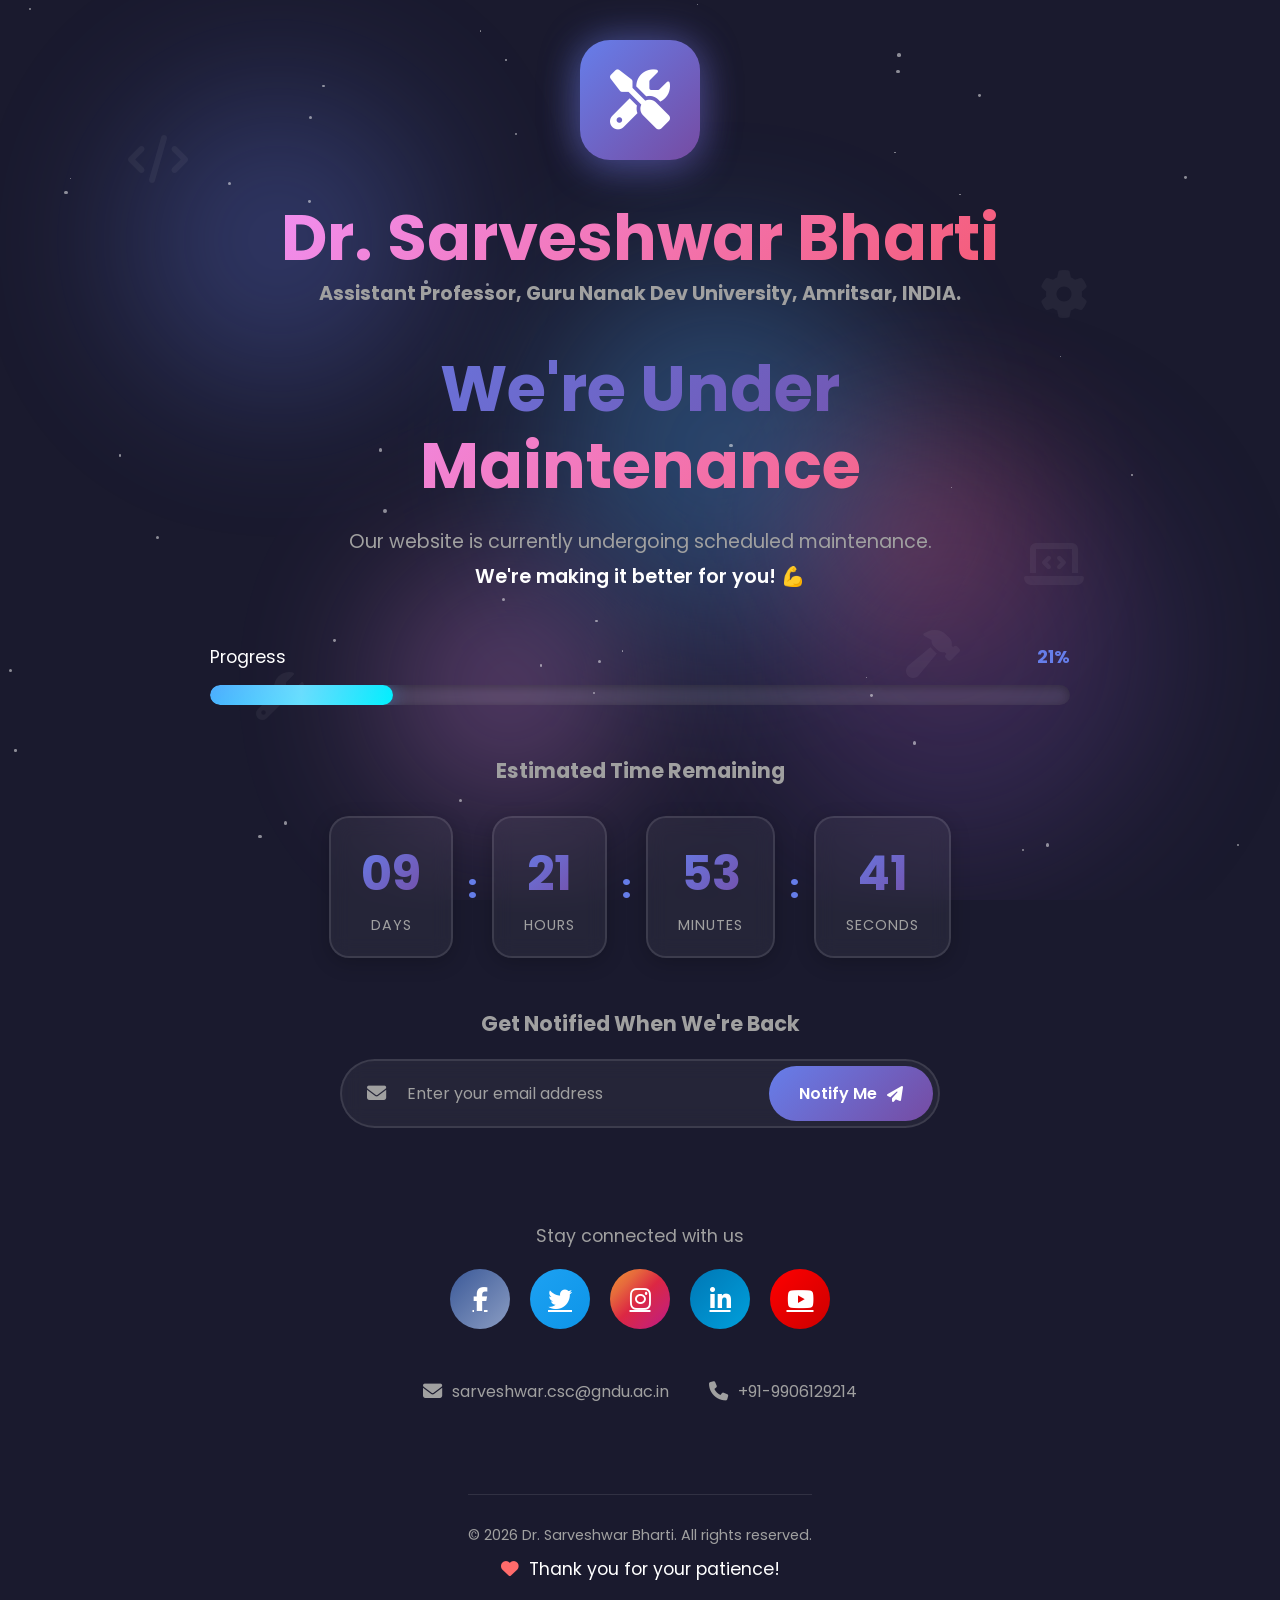
==== index.html @ e8f10520 "Add subtitle for Dr. Sarveshwar Bharti Added subtitle paragraph with professor details." ====
<!DOCTYPE html>
<html lang="en">
<head>
    <meta charset="UTF-8">
    <meta name="viewport" content="width=device-width, initial-scale=1.0">
    <title>Under Maintenance - We'll Be Back Soon!</title>
    <meta name="description" content="Our website is currently under maintenance. We'll be back soon with exciting updates!">
    
    <!-- Favicon -->
    <link rel="icon" type="image/png" href="data:image/svg+xml,<svg xmlns='http://www.w3.org/2000/svg' viewBox='0 0 100 100'><text y='.9em' font-size='90'>🔧</text></svg>">
    
    <!-- Font Awesome -->
    <link rel="stylesheet" href="https://cdnjs.cloudflare.com/ajax/libs/font-awesome/6.4.0/css/all.min.css">
    
    <!-- Google Fonts -->
    <link href="https://fonts.googleapis.com/css2?family=Poppins:wght@300;400;600;700&display=swap" rel="stylesheet">
    
    <!-- Stylesheet -->
    <link rel="stylesheet" href="css/style.css">
</head>
<body>
    <!-- Animated Background -->
    <div class="background">
        <div class="shape shape-1"></div>
        <div class="shape shape-2"></div>
        <div class="shape shape-3"></div>
        <div class="shape shape-4"></div>
        <div class="shape shape-5"></div>
    </div>

    <!-- Particles Background -->
    <div id="particles"></div>

    <!-- Main Container -->
    <div class="container">
        <!-- Logo/Icon Section -->
        <div class="logo-section">
            <div class="construction-icon">
                <i class="fas fa-tools"></i>
            </div>
        </div>

        <!-- Main Content -->
        <div class="content">
            <!-- Heading -->
            <h1 class="main-heading">
                <span class="highlight">Dr. Sarveshwar Bharti</span>
            <p class="subtitle">
                Assistant Professor, Guru Nanak Dev University, Amritsar, INDIA. 
                <br>
            </p>

                
                <span class="gradient-text">We're Under</span>
                <span class="highlight">Maintenance</span>
            </h1>

            <!-- Subtitle -->
            <p class="subtitle">
                Our website is currently undergoing scheduled maintenance. 
                <br>
                <span class="emphasis">We'll be back soon with exciting updates!</span>
            </p>

            <!-- Progress Bar -->
            <div class="progress-section">
                <div class="progress-text">
                    <span>Progress</span>
                    <span class="progress-percentage">0%</span>
                </div>
                <div class="progress-bar">
                    <div class="progress-fill" id="progressFill"></div>
                    <div class="progress-glow"></div>
                </div>
            </div>

            <!-- Countdown Timer -->
            <div class="countdown-section">
                <h3>Estimated Time Remaining</h3>
                <div class="countdown">
                    <div class="countdown-item">
                        <div class="countdown-value" id="days">00</div>
                        <div class="countdown-label">Days</div>
                    </div>
                    <div class="countdown-separator">:</div>
                    <div class="countdown-item">
                        <div class="countdown-value" id="hours">00</div>
                        <div class="countdown-label">Hours</div>
                    </div>
                    <div class="countdown-separator">:</div>
                    <div class="countdown-item">
                        <div class="countdown-value" id="minutes">00</div>
                        <div class="countdown-label">Minutes</div>
                    </div>
                    <div class="countdown-separator">:</div>
                    <div class="countdown-item">
                        <div class="countdown-value" id="seconds">00</div>
                        <div class="countdown-label">Seconds</div>
                    </div>
                </div>
            </div>

            <!-- Notify Me Section -->
            <div class="notify-section">
                <h3>Get Notified When We're Back</h3>
                <form class="notify-form" id="notifyForm">
                    <div class="input-group">
                        <i class="fas fa-envelope input-icon"></i>
                        <input 
                            type="email" 
                            id="emailInput" 
                            placeholder="Enter your email address" 
                            required
                        >
                        <button type="submit" class="notify-btn">
                            <span>Notify Me</span>
                            <i class="fas fa-paper-plane"></i>
                        </button>
                    </div>
                </form>
                <div class="form-message" id="formMessage"></div>
            </div>

            <!-- Social Links -->
            <div class="social-section">
                <p>Stay connected with us</p>
                <div class="social-links">
                    <a href="#" class="social-link facebook" title="Facebook">
                        <i class="fab fa-facebook-f"></i>
                    </a>
                    <a href="#" class="social-link twitter" title="Twitter">
                        <i class="fab fa-twitter"></i>
                    </a>
                    <a href="#" class="social-link instagram" title="Instagram">
                        <i class="fab fa-instagram"></i>
                    </a>
                    <a href="#" class="social-link linkedin" title="LinkedIn">
                        <i class="fab fa-linkedin-in"></i>
                    </a>
                    <a href="#" class="social-link youtube" title="YouTube">
                        <i class="fab fa-youtube"></i>
                    </a>
                </div>
            </div>

            <!-- Contact Info -->
            <div class="contact-info">
                <div class="contact-item">
                    <i class="fas fa-envelope"></i>
                    <a href="mailto:sarveshwar.csc@gndu.ac.in">sarveshwar.csc@gndu.ac.in</a>
                </div>
                <div class="contact-item">
                    <i class="fas fa-phone"></i>
                    <a href="tel:+919906129214">+91-9906129214</a>
                </div>
            </div>
        </div>

        <!-- Footer -->
        <footer class="footer">
            <p>&copy; 2026 Dr. Sarveshwar Bharti. All rights reserved.</p>
            <p class="thank-you">
                <i class="fas fa-heart heartbeat"></i>
                Thank you for your patience!
            </p>
        </footer>
    </div>

    <!-- Floating Elements -->
    <div class="floating-icons">
        <i class="fas fa-code floating-icon icon-1"></i>
        <i class="fas fa-laptop-code floating-icon icon-2"></i>
        <i class="fas fa-cog floating-icon icon-3"></i>
        <i class="fas fa-wrench floating-icon icon-4"></i>
        <i class="fas fa-hammer floating-icon icon-5"></i>
    </div>

    <!-- Mouse Follower -->
    <div class="cursor-glow" id="cursorGlow"></div>

    <!-- JavaScript -->
    <script src="js/script.js"></script>
</body>
</html>
---- css/style.css ----
/* ===================================
   CSS Variables
   =================================== */
:root {
    --primary-color: #667eea;
    --secondary-color: #764ba2;
    --accent-color: #f093fb;
    --dark-bg: #1a1a2e;
    --light-text: #ffffff;
    --gray-text: #a0a0a0;
    --success-color: #00d4aa;
    --error-color: #ff6b6b;
    --warning-color: #ffd93d;
    
    --gradient-1: linear-gradient(135deg, #667eea 0%, #764ba2 100%);
    --gradient-2: linear-gradient(135deg, #f093fb 0%, #f5576c 100%);
    --gradient-3: linear-gradient(135deg, #4facfe 0%, #00f2fe 100%);
    
    --shadow-1: 0 10px 40px rgba(102, 126, 234, 0.3);
    --shadow-2: 0 5px 20px rgba(0, 0, 0, 0.2);
}

/* ===================================
   Reset & Base Styles
   =================================== */
* {
    margin: 0;
    padding: 0;
    box-sizing: border-box;
}

body {
    font-family: 'Poppins', sans-serif;
    background: var(--dark-bg);
    color: var(--light-text);
    overflow-x: hidden;
    min-height: 100vh;
    position: relative;
}

/* ===================================
   Animated Background
   =================================== */
.background {
    position: fixed;
    top: 0;
    left: 0;
    width: 100%;
    height: 100%;
    z-index: -2;
    overflow: hidden;
}

.shape {
    position: absolute;
    border-radius: 50%;
    filter: blur(80px);
    opacity: 0.3;
    animation: float 20s infinite ease-in-out;
}

.shape-1 {
    width: 300px;
    height: 300px;
    background: var(--primary-color);
    top: 10%;
    left: 10%;
    animation-delay: 0s;
}

.shape-2 {
    width: 400px;
    height: 400px;
    background: var(--secondary-color);
    top: 50%;
    right: 10%;
    animation-delay: 3s;
}

.shape-3 {
    width: 250px;
    height: 250px;
    background: var(--accent-color);
    bottom: 10%;
    left: 30%;
    animation-delay: 6s;
}

.shape-4 {
    width: 350px;
    height: 350px;
    background: #4facfe;
    top: 30%;
    right: 30%;
    animation-delay: 9s;
}

.shape-5 {
    width: 200px;
    height: 200px;
    background: #f5576c;
    bottom: 30%;
    right: 20%;
    animation-delay: 12s;
}

@keyframes float {
    0%, 100% {
        transform: translate(0, 0) scale(1);
    }
    25% {
        transform: translate(50px, 50px) scale(1.1);
    }
    50% {
        transform: translate(-30px, 80px) scale(0.9);
    }
    75% {
        transform: translate(70px, -40px) scale(1.05);
    }
}

/* ===================================
   Particles Background
   =================================== */
#particles {
    position: fixed;
    top: 0;
    left: 0;
    width: 100%;
    height: 100%;
    z-index: -1;
    pointer-events: none;
}

/* ===================================
   Container
   =================================== */
.container {
    max-width: 900px;
    margin: 0 auto;
    padding: 40px 20px;
    min-height: 100vh;
    display: flex;
    flex-direction: column;
    justify-content: center;
    align-items: center;
    position: relative;
    z-index: 1;
}

/* ===================================
   Logo Section
   =================================== */
.logo-section {
    margin-bottom: 40px;
    animation: fadeInDown 1s ease-out;
}

.construction-icon {
    width: 120px;
    height: 120px;
    background: var(--gradient-1);
    border-radius: 30px;
    display: flex;
    align-items: center;
    justify-content: center;
    box-shadow: var(--shadow-1);
    animation: bounce 2s infinite;
    position: relative;
}

.construction-icon::before {
    content: '';
    position: absolute;
    width: 100%;
    height: 100%;
    border-radius: 30px;
    background: var(--gradient-1);
    filter: blur(20px);
    opacity: 0.5;
    z-index: -1;
}

.construction-icon i {
    font-size: 60px;
    color: white;
    animation: spin 3s linear infinite;
}

@keyframes bounce {
    0%, 100% {
        transform: translateY(0);
    }
    50% {
        transform: translateY(-20px);
    }
}

@keyframes spin {
    0% {
        transform: rotate(0deg);
    }
    100% {
        transform: rotate(360deg);
    }
}

/* ===================================
   Content
   =================================== */
.content {
    text-align: center;
    width: 100%;
    animation: fadeInUp 1s ease-out;
}

/* ===================================
   Headings
   =================================== */
.main-heading {
    font-size: 4rem;
    font-weight: 700;
    margin-bottom: 20px;
    line-height: 1.2;
}

.gradient-text {
    background: var(--gradient-1);
    -webkit-background-clip: text;
    -webkit-text-fill-color: transparent;
    background-clip: text;
    display: block;
}

.highlight {
    background: var(--gradient-2);
    -webkit-background-clip: text;
    -webkit-text-fill-color: transparent;
    background-clip: text;
    display: block;
    animation: glow 2s ease-in-out infinite;
}

@keyframes glow {
    0%, 100% {
        filter: brightness(1);
    }
    50% {
        filter: brightness(1.3);
    }
}

.subtitle {
    font-size: 1.2rem;
    color: var(--gray-text);
    margin-bottom: 40px;
    line-height: 1.8;
}

.emphasis {
    color: var(--light-text);
    font-weight: 600;
}

/* ===================================
   Progress Section
   =================================== */
.progress-section {
    margin: 50px 0;
}

.progress-text {
    display: flex;
    justify-content: space-between;
    margin-bottom: 15px;
    font-size: 1.1rem;
}

.progress-percentage {
    font-weight: 700;
    color: var(--primary-color);
}

.progress-bar {
    width: 100%;
    height: 20px;
    background: rgba(255, 255, 255, 0.1);
    border-radius: 50px;
    overflow: hidden;
    position: relative;
    box-shadow: inset 0 2px 10px rgba(0, 0, 0, 0.3);
}

.progress-fill {
    height: 100%;
    background: var(--gradient-3);
    border-radius: 50px;
    width: 0%;
    transition: width 0.5s ease;
    position: relative;
    box-shadow: 0 0 20px rgba(79, 172, 254, 0.5);
}

.progress-fill::after {
    content: '';
    position: absolute;
    top: 0;
    left: 0;
    bottom: 0;
    right: 0;
    background: linear-gradient(
        90deg,
        transparent,
        rgba(255, 255, 255, 0.3),
        transparent
    );
    animation: shimmer 2s infinite;
}

@keyframes shimmer {
    0% {
        transform: translateX(-100%);
    }
    100% {
        transform: translateX(100%);
    }
}

/* ===================================
   Countdown Timer
   =================================== */
.countdown-section {
    margin: 50px 0;
}

.countdown-section h3 {
    font-size: 1.3rem;
    margin-bottom: 30px;
    color: var(--gray-text);
}

.countdown {
    display: flex;
    justify-content: center;
    align-items: center;
    gap: 15px;
    flex-wrap: wrap;
}

.countdown-item {
    background: rgba(255, 255, 255, 0.05);
    backdrop-filter: blur(10px);
    border: 2px solid rgba(255, 255, 255, 0.1);
    border-radius: 20px;
    padding: 20px 30px;
    min-width: 100px;
    box-shadow: var(--shadow-2);
    transition: all 0.3s ease;
}

.countdown-item:hover {
    transform: translateY(-5px);
    box-shadow: var(--shadow-1);
    border-color: var(--primary-color);
}

.countdown-value {
    font-size: 3rem;
    font-weight: 700;
    background: var(--gradient-1);
    -webkit-background-clip: text;
    -webkit-text-fill-color: transparent;
    background-clip: text;
}

.countdown-label {
    font-size: 0.9rem;
    color: var(--gray-text);
    margin-top: 5px;
    text-transform: uppercase;
    letter-spacing: 1px;
}

.countdown-separator {
    font-size: 2rem;
    color: var(--primary-color);
    font-weight: 700;
}

/* ===================================
   Notify Section
   =================================== */
.notify-section {
    margin: 50px 0;
}

.notify-section h3 {
    font-size: 1.3rem;
    margin-bottom: 20px;
    color: var(--gray-text);
}

.notify-form {
    max-width: 600px;
    margin: 0 auto;
}

.input-group {
    position: relative;
    display: flex;
    align-items: center;
    background: rgba(255, 255, 255, 0.05);
    backdrop-filter: blur(10px);
    border: 2px solid rgba(255, 255, 255, 0.1);
    border-radius: 50px;
    padding: 5px;
    transition: all 0.3s ease;
}

.input-group:focus-within {
    border-color: var(--primary-color);
    box-shadow: var(--shadow-1);
}

.input-icon {
    position: absolute;
    left: 25px;
    color: var(--gray-text);
    font-size: 1.2rem;
}

.input-group input {
    flex: 1;
    border: none;
    background: transparent;
    color: var(--light-text);
    font-size: 1rem;
    padding: 15px 20px 15px 60px;
    outline: none;
    font-family: 'Poppins', sans-serif;
}

.input-group input::placeholder {
    color: var(--gray-text);
}

.notify-btn {
    background: var(--gradient-1);
    border: none;
    color: white;
    padding: 15px 30px;
    border-radius: 50px;
    font-size: 1rem;
    font-weight: 600;
    cursor: pointer;
    display: flex;
    align-items: center;
    gap: 10px;
    transition: all 0.3s ease;
    font-family: 'Poppins', sans-serif;
    white-space: nowrap;
}

.notify-btn:hover {
    transform: translateX(5px);
    box-shadow: var(--shadow-1);
}

.notify-btn i {
    transition: transform 0.3s ease;
}

.notify-btn:hover i {
    transform: translateX(5px);
}

.form-message {
    margin-top: 15px;
    padding: 15px;
    border-radius: 10px;
    font-size: 0.95rem;
    text-align: center;
    opacity: 0;
    transform: translateY(-10px);
    transition: all 0.3s ease;
}

.form-message.show {
    opacity: 1;
    transform: translateY(0);
}

.form-message.success {
    background: rgba(0, 212, 170, 0.2);
    border: 1px solid var(--success-color);
    color: var(--success-color);
}

.form-message.error {
    background: rgba(255, 107, 107, 0.2);
    border: 1px solid var(--error-color);
    color: var(--error-color);
}

/* ===================================
   Social Section
   =================================== */
.social-section {
    margin: 50px 0;
}

.social-section p {
    color: var(--gray-text);
    margin-bottom: 20px;
    font-size: 1.1rem;
}

.social-links {
    display: flex;
    justify-content: center;
    gap: 20px;
    flex-wrap: wrap;
}

.social-link {
    width: 60px;
    height: 60px;
    border-radius: 50%;
    display: flex;
    align-items: center;
    justify-content: center;
    font-size: 1.5rem;
    color: white;
    transition: all 0.3s ease;
    position: relative;
    overflow: hidden;
}

.social-link::before {
    content: '';
    position: absolute;
    top: 0;
    left: 0;
    width: 100%;
    height: 100%;
    background: inherit;
    filter: blur(10px);
    opacity: 0;
    transition: opacity 0.3s ease;
    z-index: -1;
}

.social-link:hover::before {
    opacity: 1;
}

.social-link:hover {
    transform: translateY(-10px) scale(1.1);
}

.facebook {
    background: linear-gradient(135deg, #3b5998, #8b9dc3);
}

.twitter {
    background: linear-gradient(135deg, #1da1f2, #0d95e8);
}

.instagram {
    background: linear-gradient(135deg, #f09433, #e6683c, #dc2743, #cc2366, #bc1888);
}

.linkedin {
    background: linear-gradient(135deg, #0077b5, #00a0dc);
}

.youtube {
    background: linear-gradient(135deg, #ff0000, #cc0000);
}

/* ===================================
   Contact Info
   =================================== */
.contact-info {
    margin: 30px 0;
    display: flex;
    justify-content: center;
    gap: 40px;
    flex-wrap: wrap;
}

.contact-item {
    display: flex;
    align-items: center;
    gap: 10px;
    color: var(--gray-text);
    transition: all 0.3s ease;
}

.contact-item:hover {
    color: var(--primary-color);
}

.contact-item i {
    font-size: 1.2rem;
}

.contact-item a {
    color: inherit;
    text-decoration: none;
    transition: color 0.3s ease;
}

.contact-item a:hover {
    color: var(--primary-color);
}

/* ===================================
   Footer
   =================================== */
.footer {
    margin-top: 60px;
    padding-top: 30px;
    border-top: 1px solid rgba(255, 255, 255, 0.1);
    text-align: center;
    color: var(--gray-text);
    font-size: 0.9rem;
}

.thank-you {
    margin-top: 10px;
    font-size: 1.1rem;
    color: var(--light-text);
    display: flex;
    align-items: center;
    justify-content: center;
    gap: 10px;
}

.heartbeat {
    color: #ff6b6b;
    animation: heartbeat 1.5s infinite;
}

@keyframes heartbeat {
    0%, 100% {
        transform: scale(1);
    }
    25% {
        transform: scale(1.3);
    }
    50% {
        transform: scale(1);
    }
}

/* ===================================
   Floating Icons
   =================================== */
.floating-icons {
    position: fixed;
    top: 0;
    left: 0;
    width: 100%;
    height: 100%;
    pointer-events: none;
    z-index: 0;
}

.floating-icon {
    position: absolute;
    font-size: 3rem;
    color: rgba(255, 255, 255, 0.05);
    animation: float-random 15s infinite ease-in-out;
}

.icon-1 {
    top: 15%;
    left: 10%;
    animation-delay: 0s;
}

.icon-2 {
    top: 60%;
    left: 80%;
    animation-delay: 3s;
}

.icon-3 {
    top: 30%;
    right: 15%;
    animation-delay: 6s;
}

.icon-4 {
    bottom: 20%;
    left: 20%;
    animation-delay: 9s;
}

.icon-5 {
    top: 70%;
    right: 25%;
    animation-delay: 12s;
}

@keyframes float-random {
    0%, 100% {
        transform: translate(0, 0) rotate(0deg);
    }
    25% {
        transform: translate(30px, -30px) rotate(90deg);
    }
    50% {
        transform: translate(-20px, 40px) rotate(180deg);
    }
    75% {
        transform: translate(50px, 20px) rotate(270deg);
    }
}

/* ===================================
   Cursor Glow
   =================================== */
.cursor-glow {
    position: fixed;
    width: 20px;
    height: 20px;
    border-radius: 50%;
    background: var(--primary-color);
    pointer-events: none;
    mix-blend-mode: screen;
    filter: blur(15px);
    opacity: 0;
    transition: opacity 0.3s ease;
    z-index: 9999;
}

/* ===================================
   Animations
   =================================== */
@keyframes fadeInDown {
    from {
        opacity: 0;
        transform: translateY(-50px);
    }
    to {
        opacity: 1;
        transform: translateY(0);
    }
}

@keyframes fadeInUp {
    from {
        opacity: 0;
        transform: translateY(50px);
    }
    to {
        opacity: 1;
        transform: translateY(0);
    }
}

/* ===================================
   Responsive Design
   =================================== */
@media (max-width: 768px) {
    .main-heading {
        font-size: 2.5rem;
    }
    
    .subtitle {
        font-size: 1rem;
    }
    
    .construction-icon {
        width: 100px;
        height: 100px;
    }
    
    .construction-icon i {
        font-size: 50px;
    }
    
    .countdown-item {
        padding: 15px 20px;
        min-width: 80px;
    }
    
    .countdown-value {
        font-size: 2rem;
    }
    
    .countdown-separator {
        font-size: 1.5rem;
    }
    
    .input-group {
        flex-direction: column;
        border-radius: 20px;
        padding: 10px;
    }
    
    .input-group input {
        padding: 15px 20px;
        text-align: center;
    }
    
    .input-icon {
        display: none;
    }
    
    .notify-btn {
        width: 100%;
        justify-content: center;
        margin-top: 10px;
    }
    
    .contact-info {
        flex-direction: column;
        gap: 20px;
    }
    
    .social-link {
        width: 50px;
        height: 50px;
        font-size: 1.2rem;
    }
}

@media (max-width: 480px) {
    .main-heading {
        font-size: 2rem;
    }
    
    .countdown {
        gap: 10px;
    }
    
    .countdown-item {
        padding: 10px 15px;
        min-width: 70px;
    }
    
    .countdown-value {
        font-size: 1.5rem;
    }
    
    .countdown-label {
        font-size: 0.7rem;
    }
    
    .shape {
        filter: blur(60px);
    }
}

/* ===================================
   Loading Animation
   =================================== */
@keyframes pulse {
    0%, 100% {
        opacity: 1;
    }
    50% {
        opacity: 0.5;
    }
}
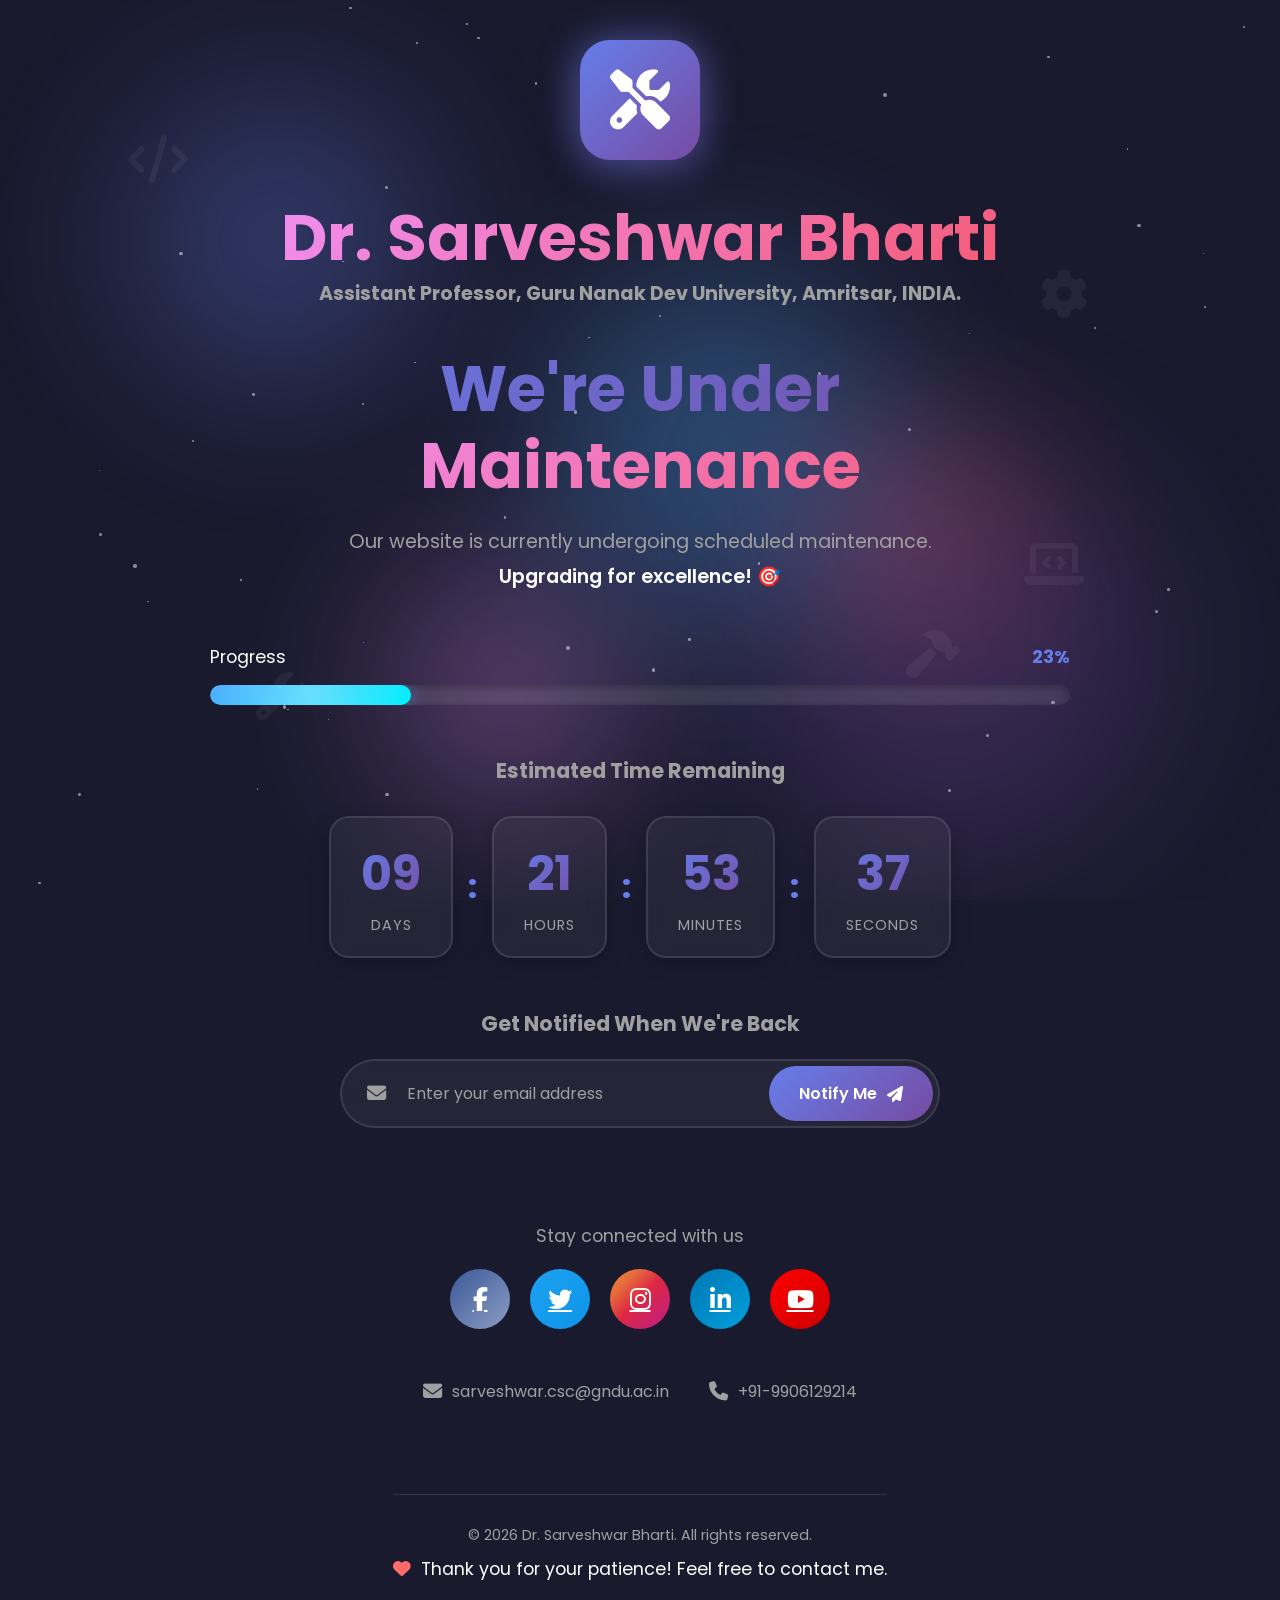
==== commit 00989279: "Update index.html" ====
--- a/index.html
+++ b/index.html
@@ -134,7 +134,7 @@
                     <a href="#" class="social-link instagram" title="Instagram">
                         <i class="fab fa-instagram"></i>
                     </a>
-                    <a href="#" class="social-link linkedin" title="LinkedIn">
+                    <a href="https://www.linkedin.com/in/dr-sarveshwar-bharti-488406100" class="social-link linkedin" title="LinkedIn">
                         <i class="fab fa-linkedin-in"></i>
                     </a>
                     <a href="#" class="social-link youtube" title="YouTube">
@@ -161,7 +161,7 @@
             <p>&copy; 2026 Dr. Sarveshwar Bharti. All rights reserved.</p>
             <p class="thank-you">
                 <i class="fas fa-heart heartbeat"></i>
-                Thank you for your patience!
+                Thank you for your patience! Feel free to contact me.
             </p>
         </footer>
     </div>
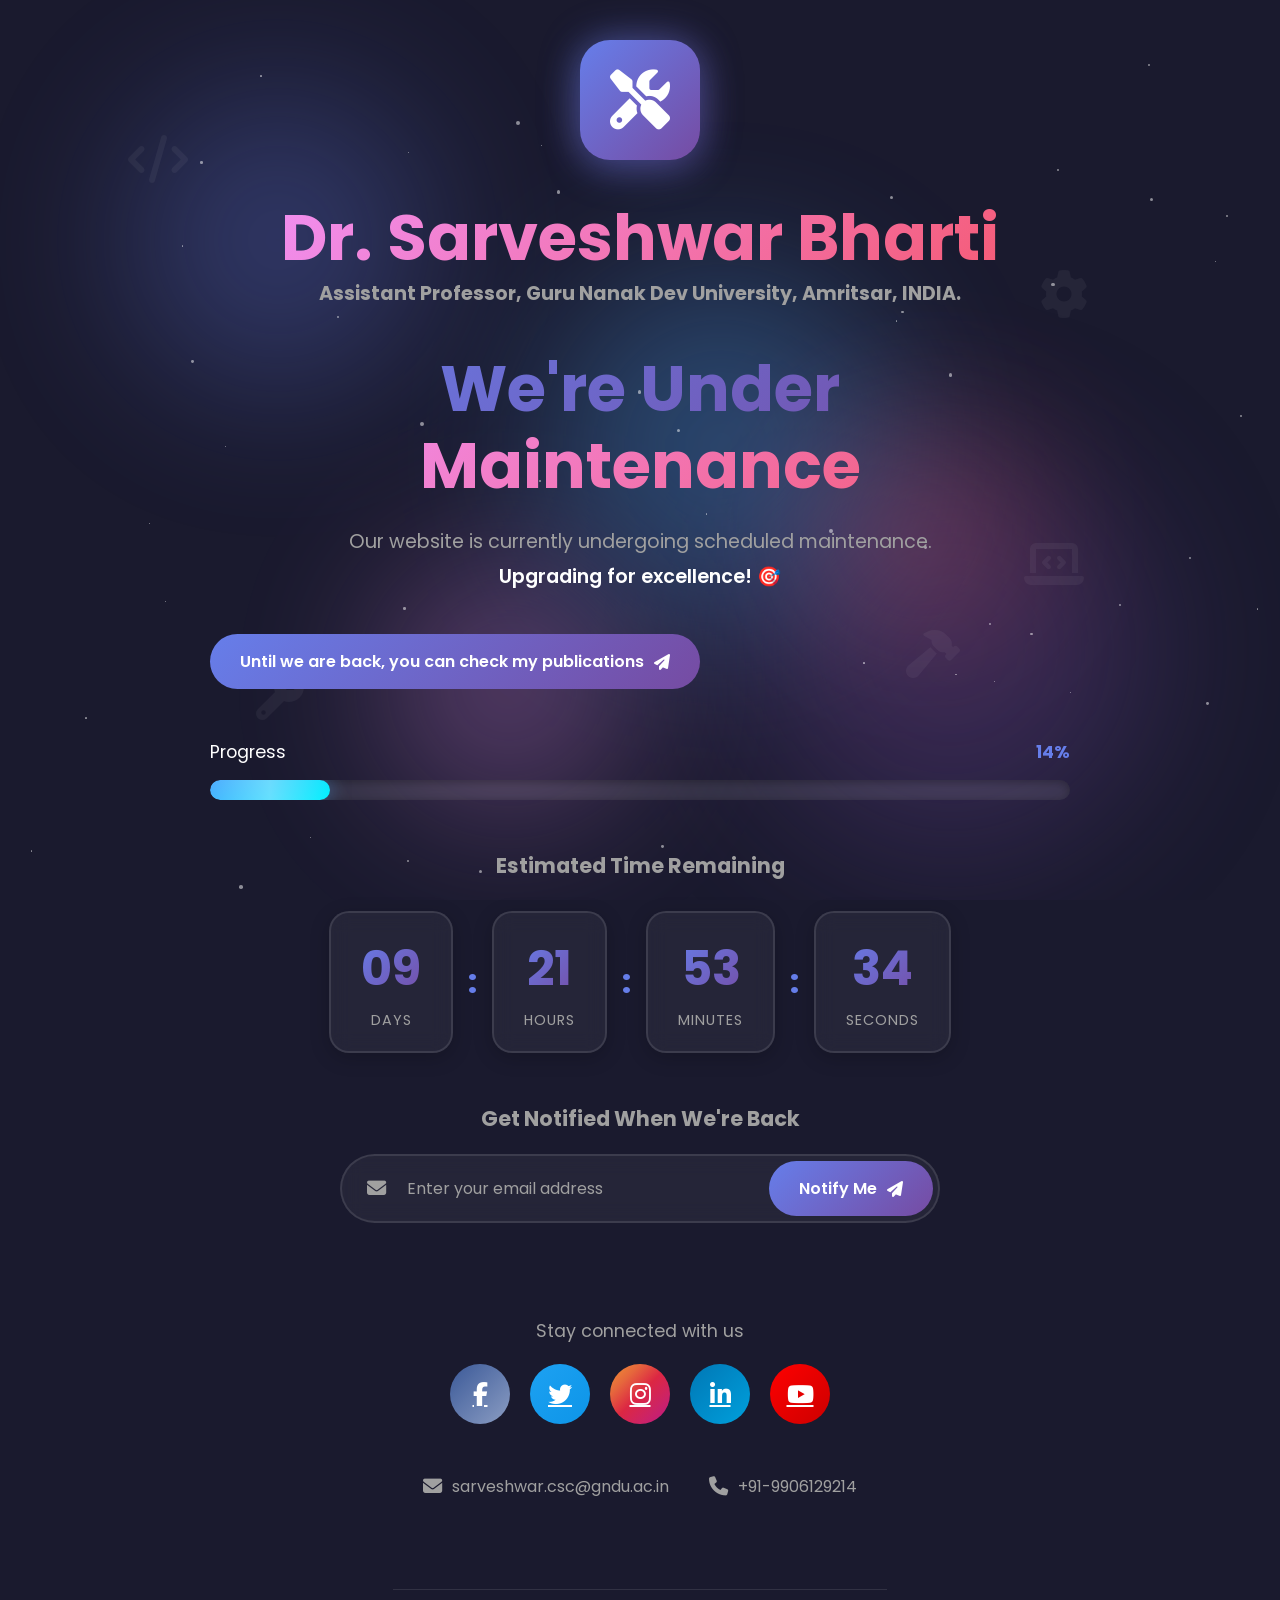
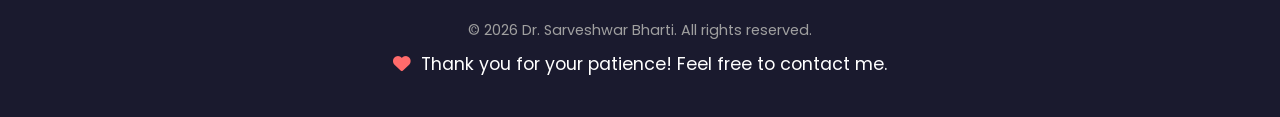
==== commit b0ed1b31: "Update index.html" ====
--- a/index.html
+++ b/index.html
@@ -61,6 +61,11 @@
                 <br>
                 <span class="emphasis">We'll be back soon with exciting updates!</span>
             </p>
+            <!-- link to publications -->
+            <button type="submit" class="notify-btn">
+                            <span>Until we are back, you can check my publications</span>
+                            <i class="fas fa-paper-plane"></i>
+                        </button>
 
             <!-- Progress Bar -->
             <div class="progress-section">
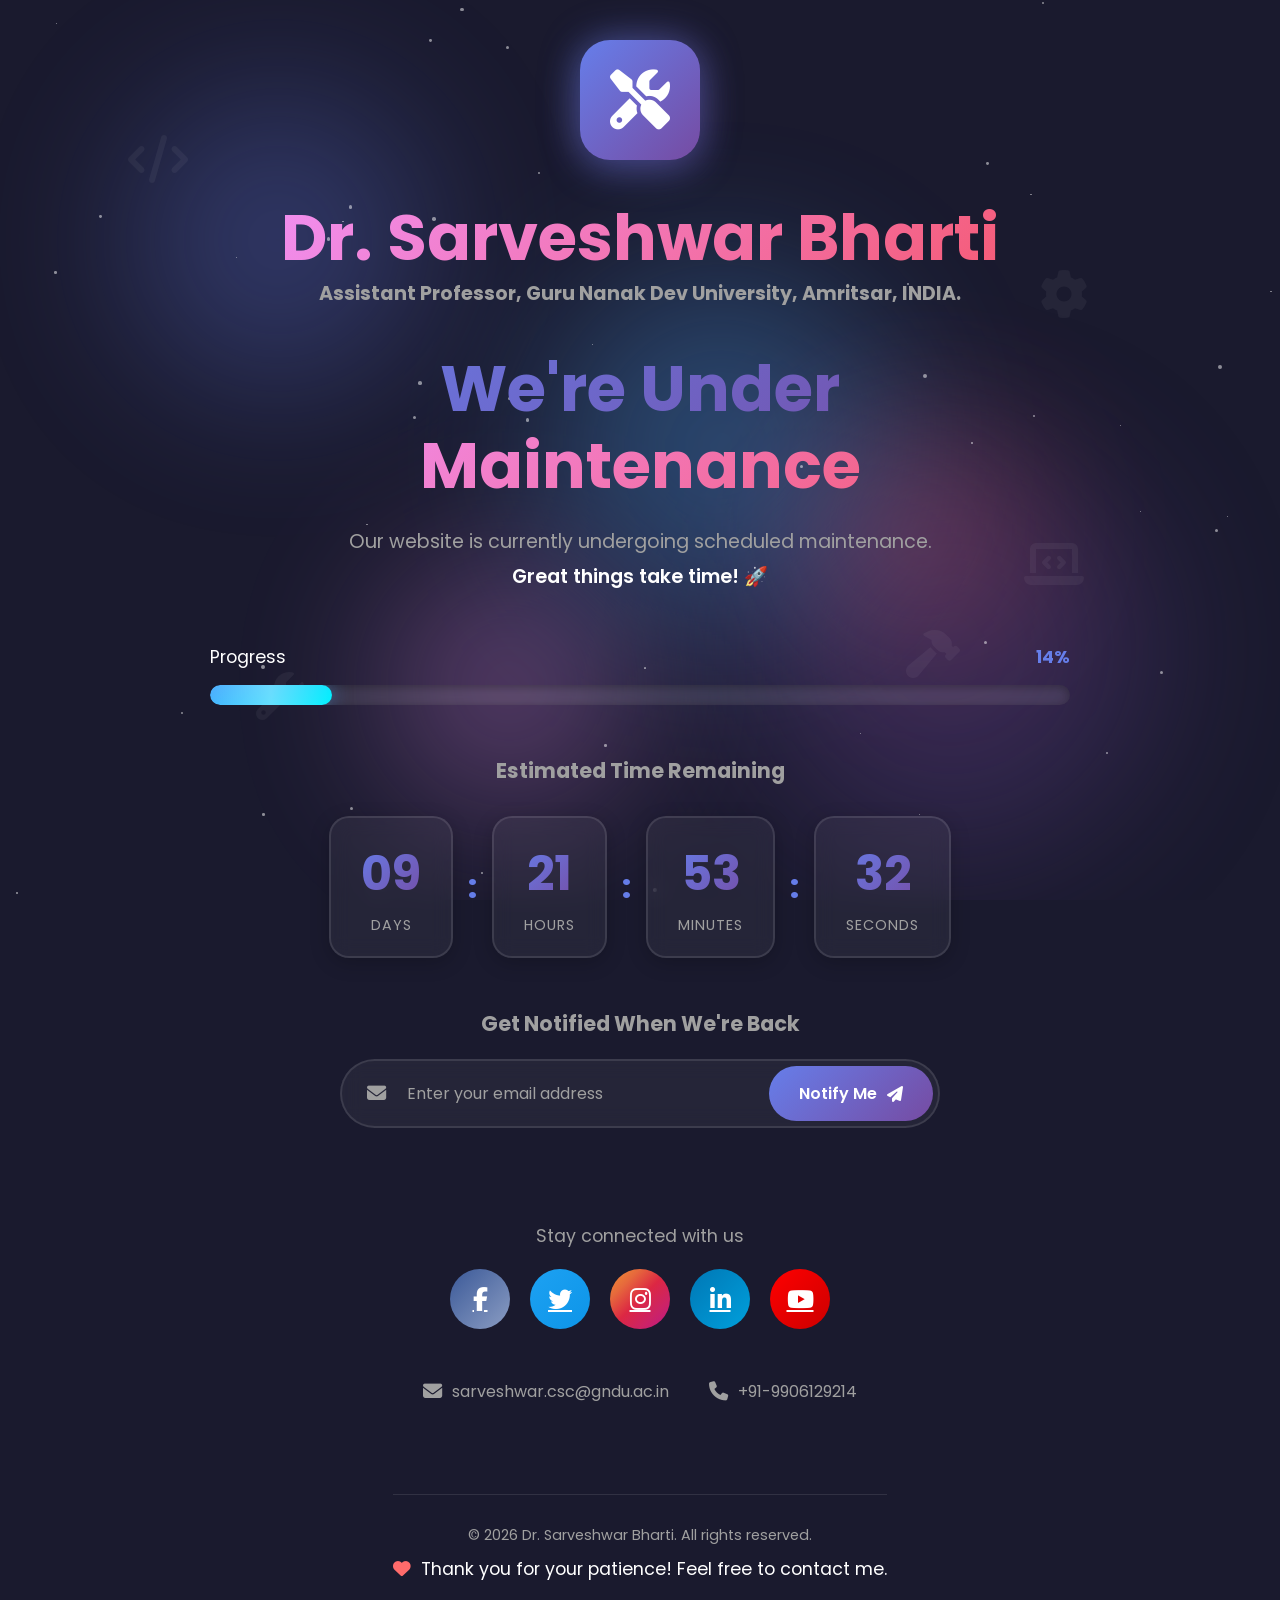
==== commit 66c060ae: "Remove publications button from maintenance page Removed button linking to publications during maint" ====
--- a/index.html
+++ b/index.html
@@ -61,11 +61,7 @@
                 <br>
                 <span class="emphasis">We'll be back soon with exciting updates!</span>
             </p>
-            <!-- link to publications -->
-            <button type="submit" class="notify-btn">
-                            <span>Until we are back, you can check my publications</span>
-                            <i class="fas fa-paper-plane"></i>
-                        </button>
+            
 
             <!-- Progress Bar -->
             <div class="progress-section">
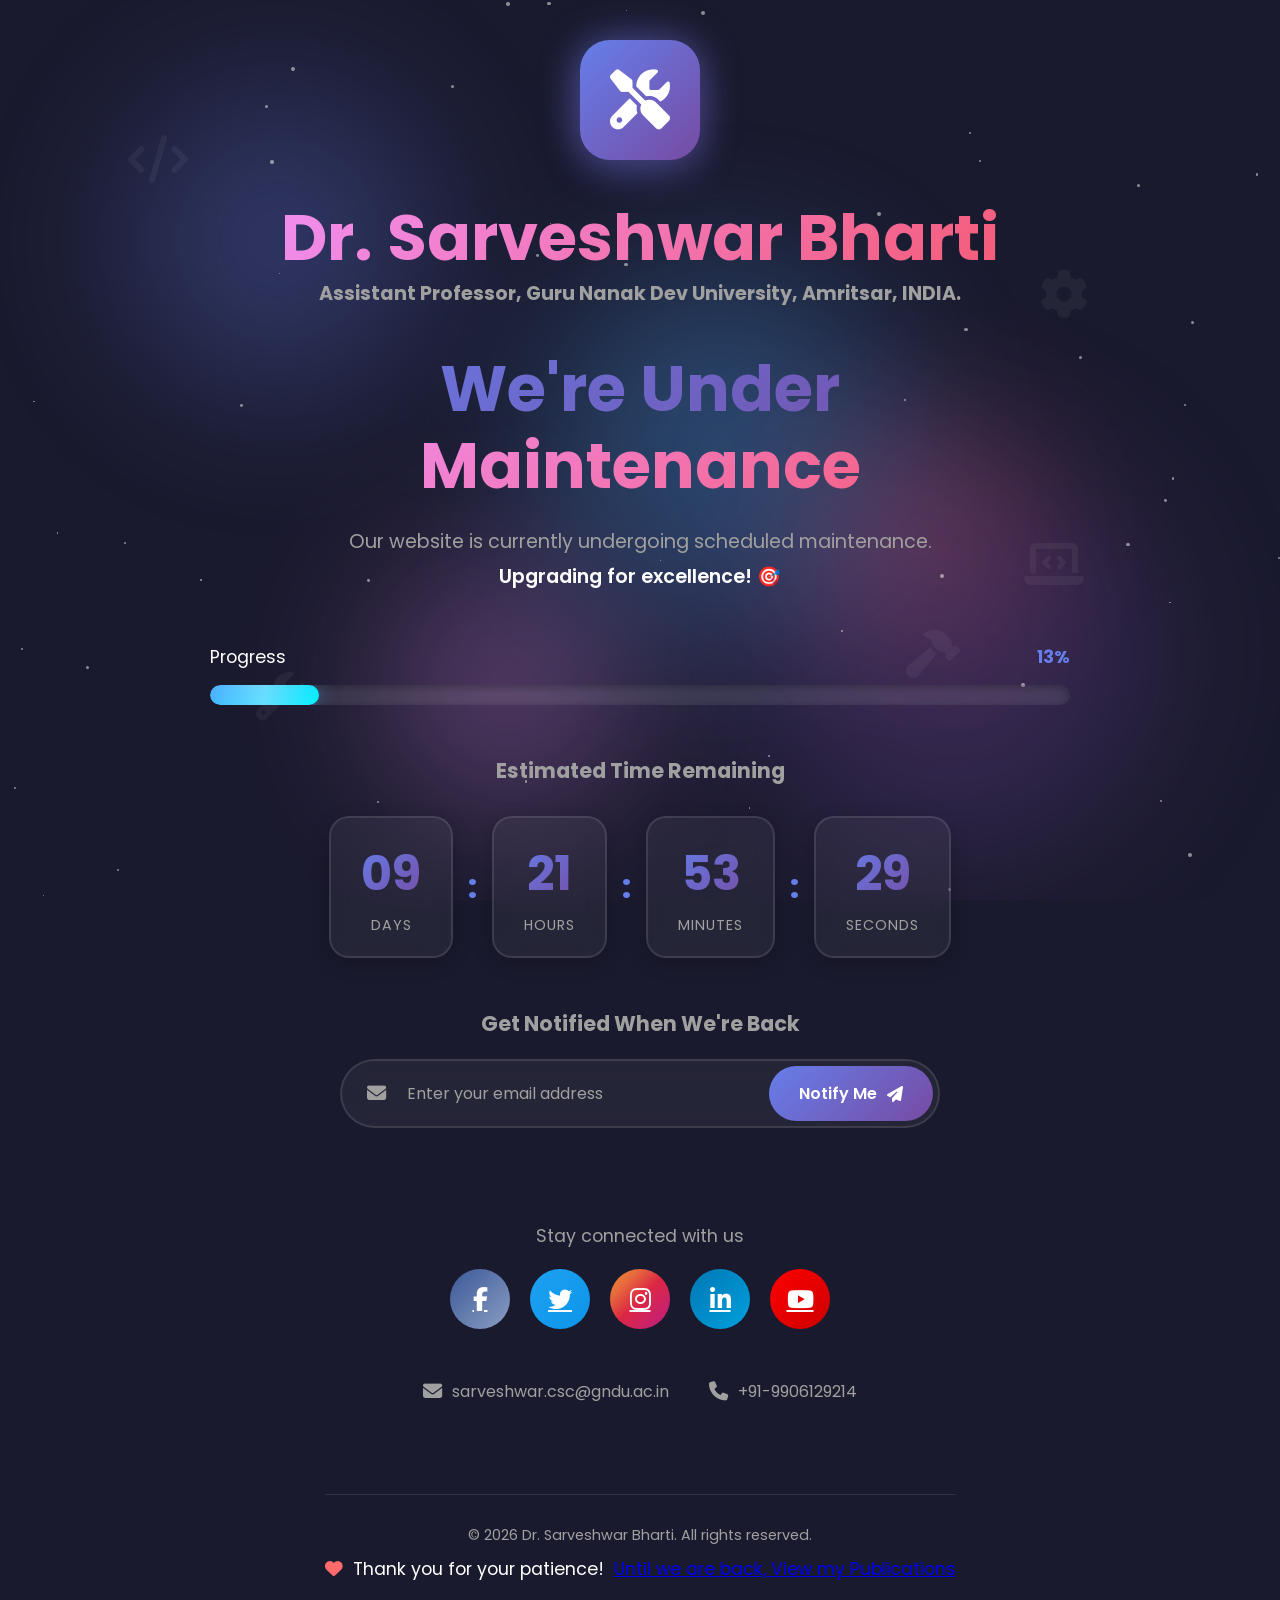
==== commit ce11c937: "Update index.html" ====
--- a/index.html
+++ b/index.html
@@ -162,7 +162,10 @@
             <p>&copy; 2026 Dr. Sarveshwar Bharti. All rights reserved.</p>
             <p class="thank-you">
                 <i class="fas fa-heart heartbeat"></i>
-                Thank you for your patience! Feel free to contact me.
+                Thank you for your patience!
+                <a href="publications.html" target="_blank" class="pub-btn">
+    Until we are back, View my Publications
+</a>
             </p>
         </footer>
     </div>
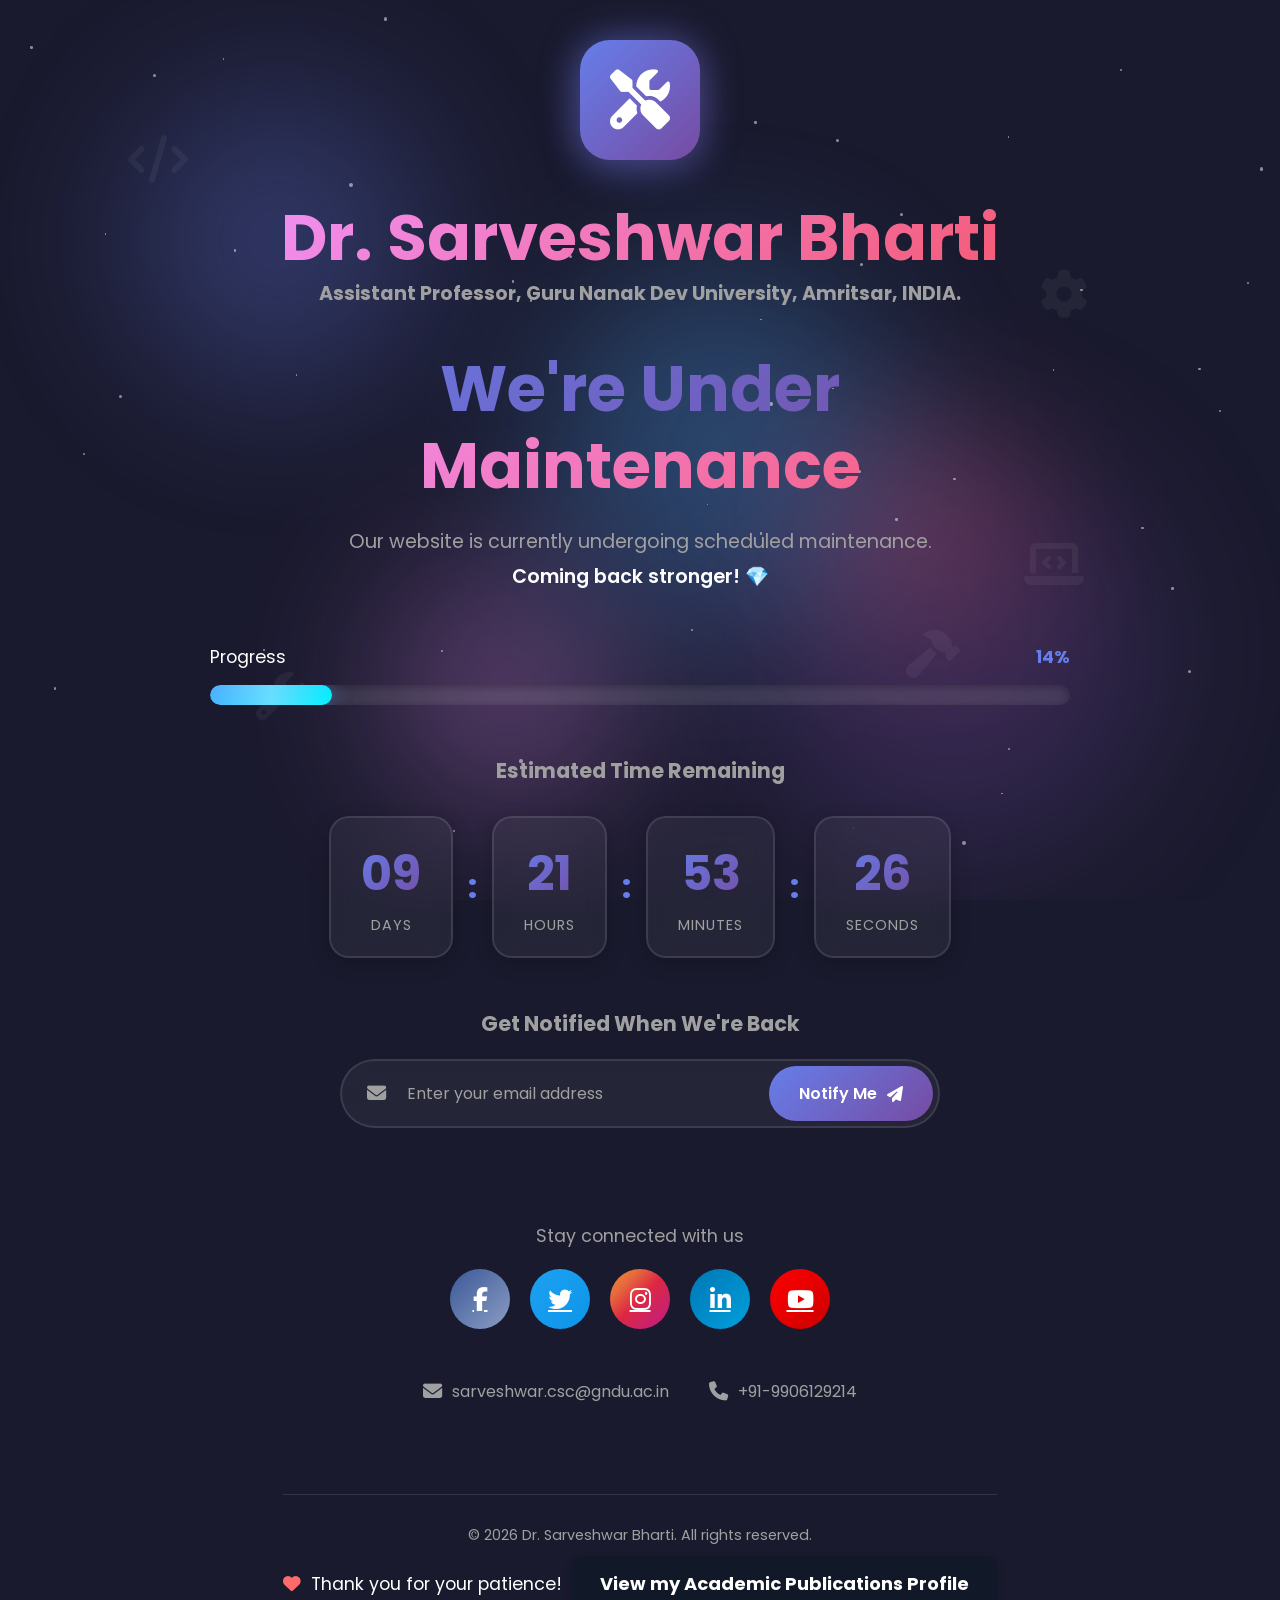
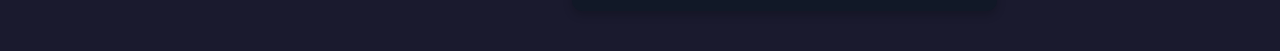
==== commit 225b920e: "Add styling for publications button in index.html" ====
--- a/index.html
+++ b/index.html
@@ -17,6 +17,46 @@
     
     <!-- Stylesheet -->
     <link rel="stylesheet" href="css/style.css">
+<!-- publications button formatting-->
+<style>
+
+.pub-btn {
+
+    display: inline-block;
+    padding: 14px 28px;
+    background: #111827;
+    color: white;
+    text-decoration: none;
+    border-radius: 10px;
+    font-size: 18px;
+    font-weight: bold;
+
+    transition: all 0.3s ease;
+
+    box-shadow: 0 4px 10px rgba(0,0,0,0.2);
+
+}
+
+.pub-btn:hover {
+
+    background: #2563eb;
+
+    transform: translateY(-4px) scale(1.05);
+
+    box-shadow: 0 8px 18px rgba(0,0,0,0.3);
+
+}
+
+.pub-btn:active {
+
+    transform: scale(0.95);
+
+}
+
+</style>
+
+
+    
 </head>
 <body>
     <!-- Animated Background -->
@@ -163,8 +203,8 @@
             <p class="thank-you">
                 <i class="fas fa-heart heartbeat"></i>
                 Thank you for your patience!
-                <a href="publications.html" target="_blank" class="pub-btn">
-    Until we are back, View my Publications
+                <a href="publications.html" class="pub-btn">
+    View my Academic Publications Profile
 </a>
             </p>
         </footer>
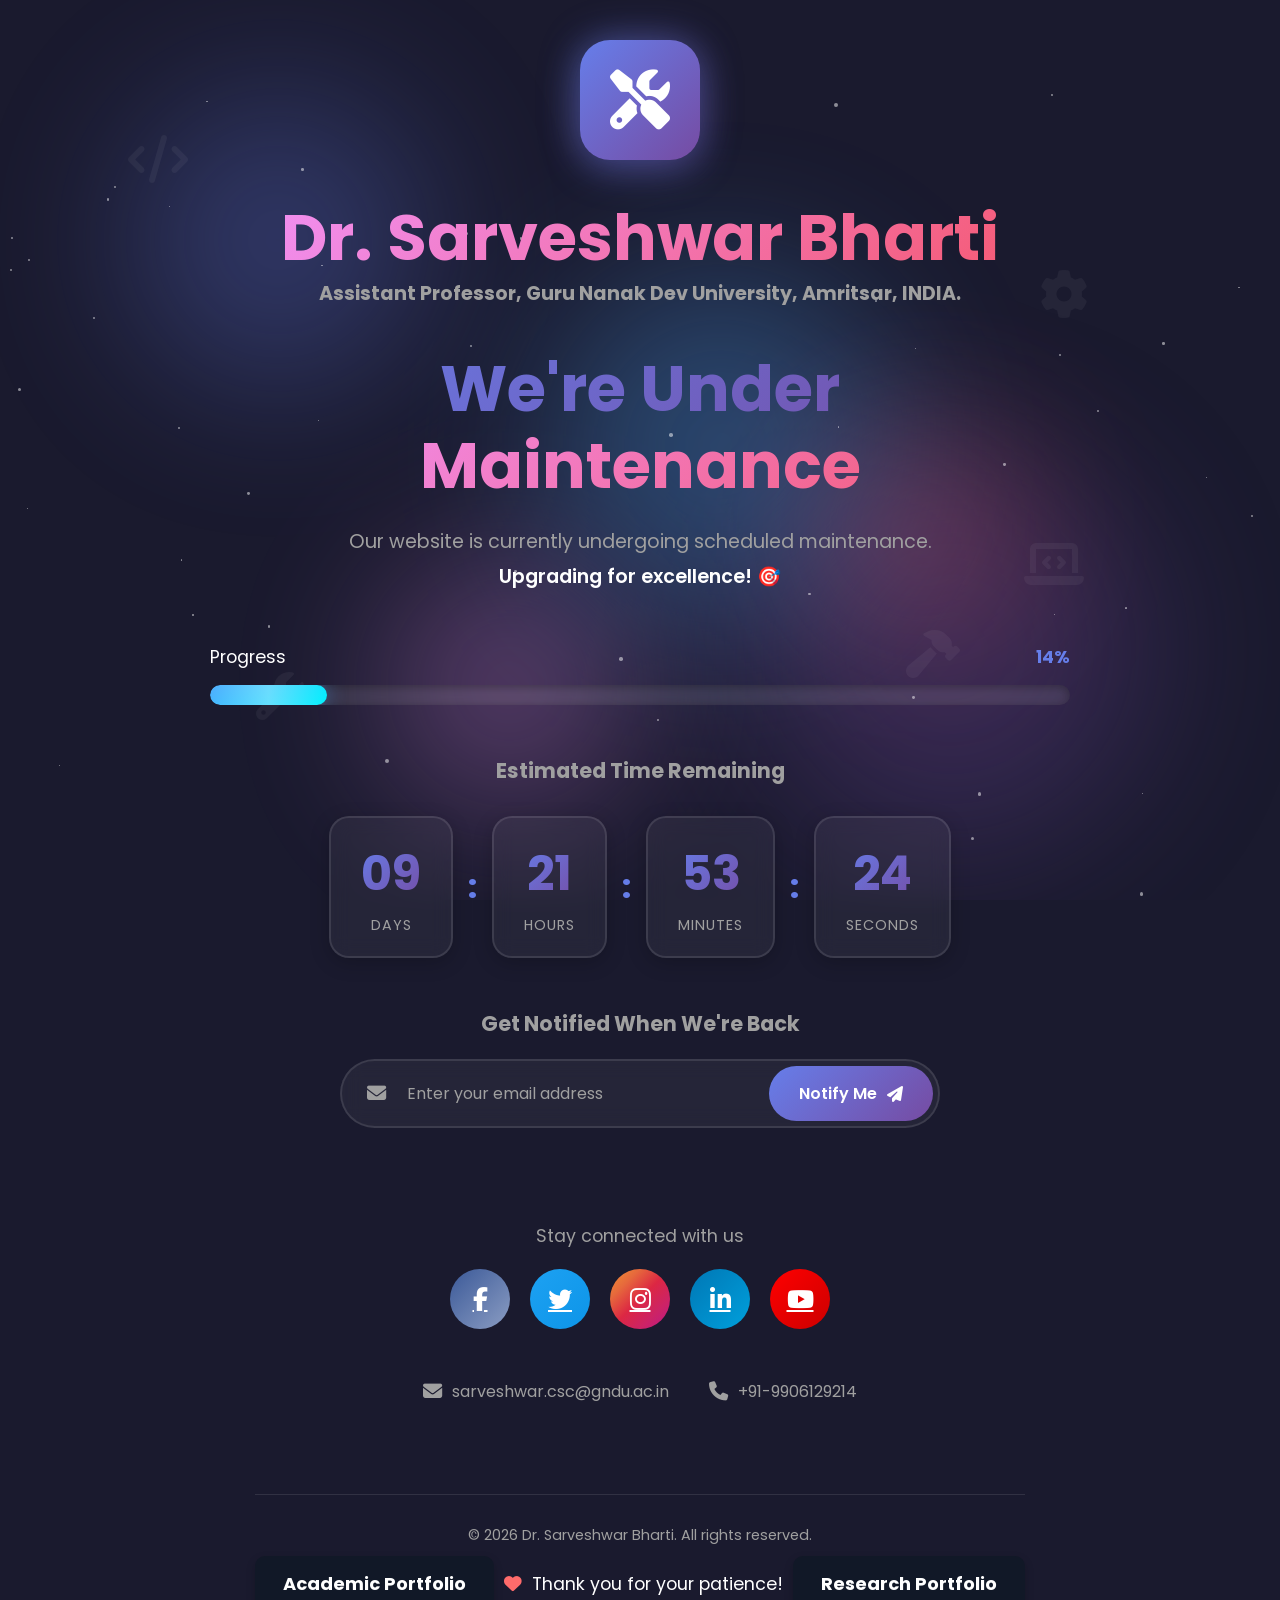
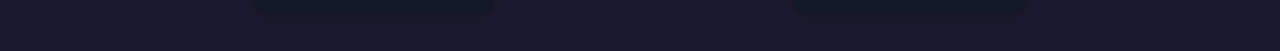
==== commit 8603415c: "Update index.html" ====
--- a/index.html
+++ b/index.html
@@ -201,10 +201,13 @@
         <footer class="footer">
             <p>&copy; 2026 Dr. Sarveshwar Bharti. All rights reserved.</p>
             <p class="thank-you">
+                <a href="#" class="pub-btn">
+    Academic Portfolio
+</a>
                 <i class="fas fa-heart heartbeat"></i>
                 Thank you for your patience!
                 <a href="publications.html" class="pub-btn">
-    View my Academic Publications Profile
+    Research Portfolio
 </a>
             </p>
         </footer>
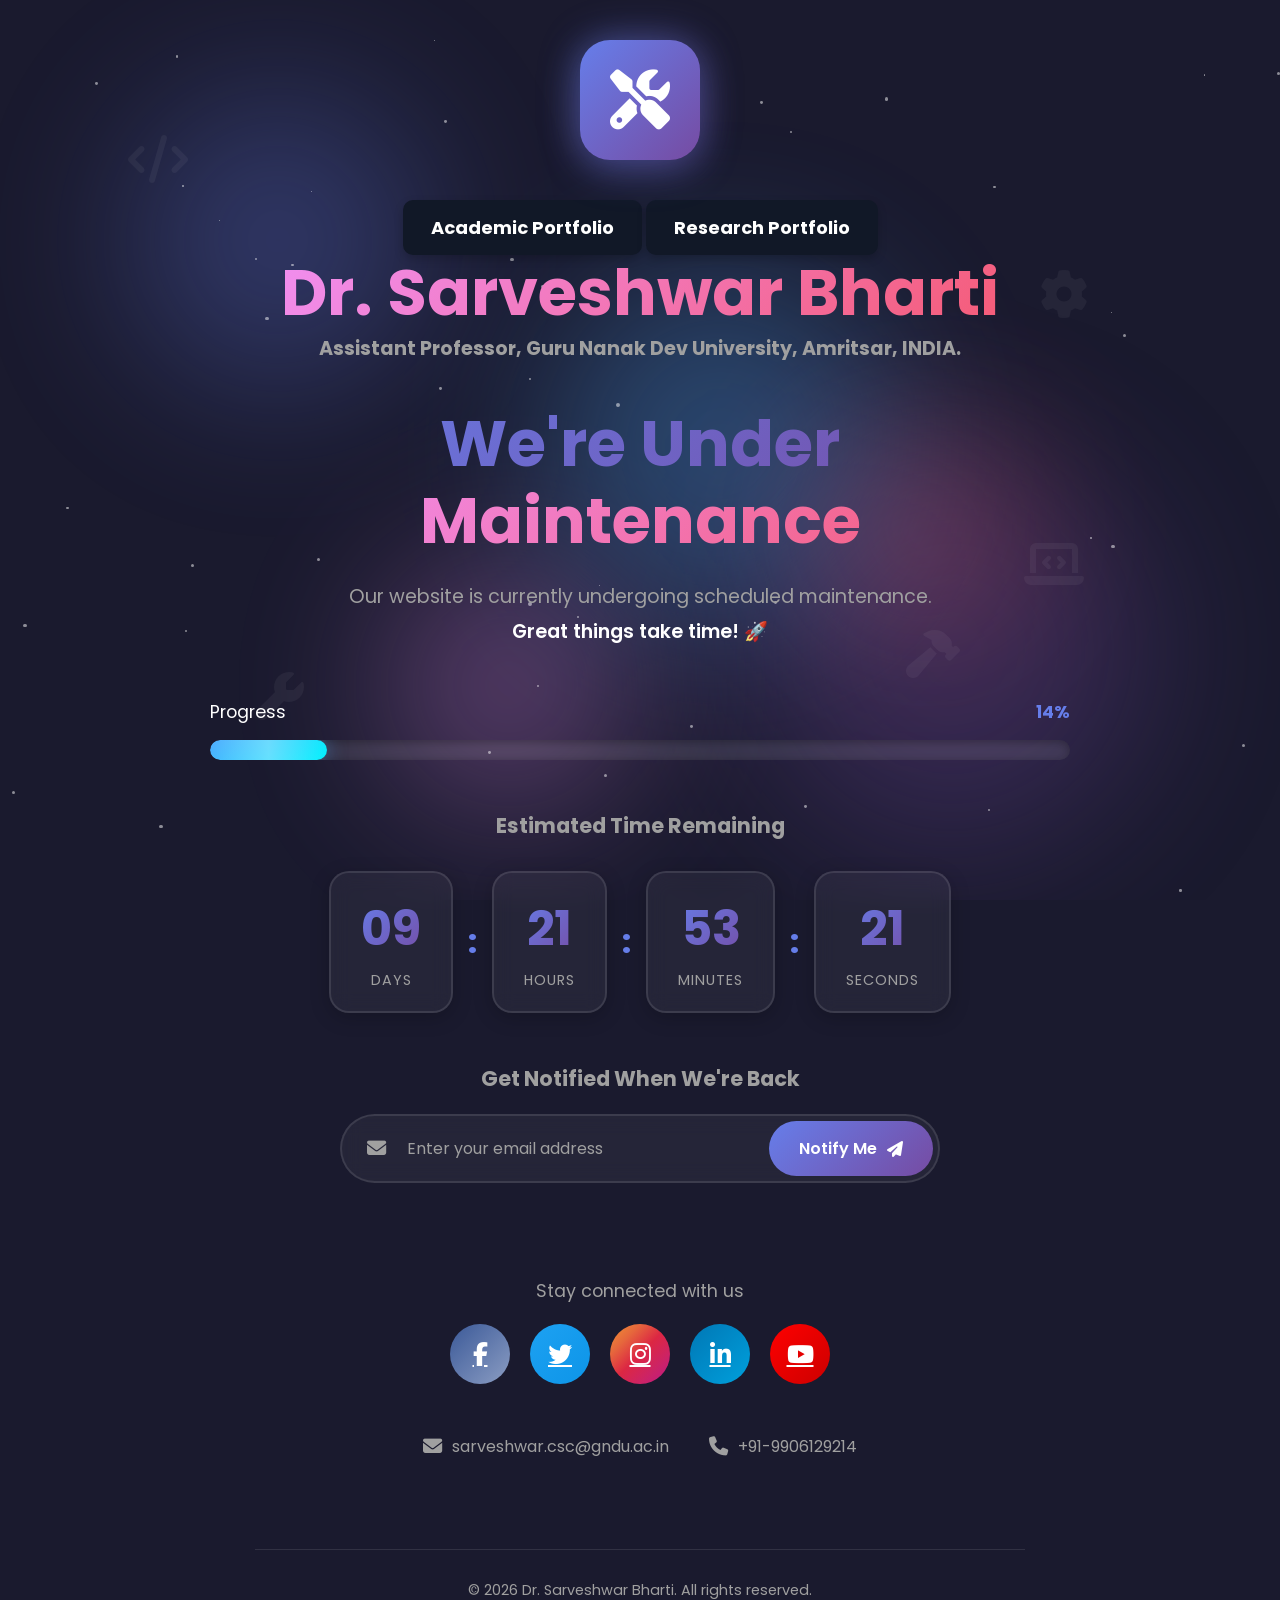
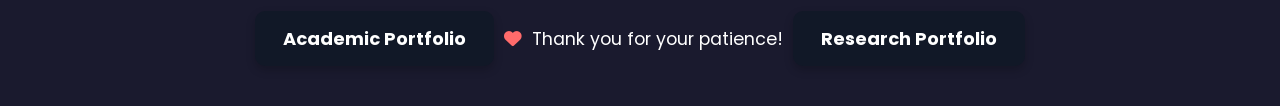
==== commit 5265bf7d: "Add links for Academic and Research portfolios" ====
--- a/index.html
+++ b/index.html
@@ -82,6 +82,13 @@
 
         <!-- Main Content -->
         <div class="content">
+            <a href="#" class="pub-btn">
+    Academic Portfolio
+</a>
+<a href="publications.html" class="pub-btn">
+    Research Portfolio
+</a>
+            
             <!-- Heading -->
             <h1 class="main-heading">
                 <span class="highlight">Dr. Sarveshwar Bharti</span>
